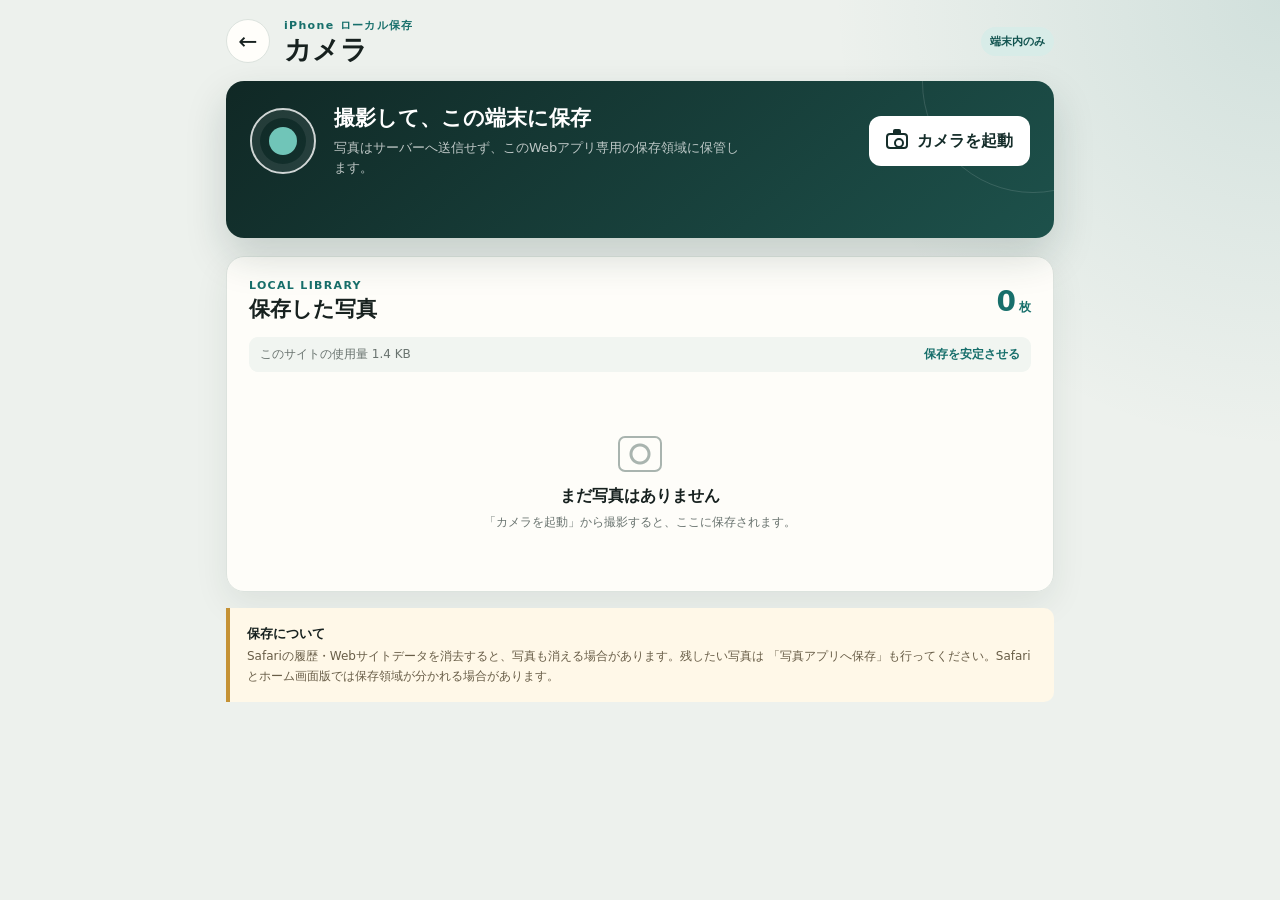
==== camera/index.html @ f56f8a98 "Add iPhone local camera library" ====
<!doctype html>
<html lang="ja">
  <head>
    <meta charset="UTF-8" />
    <meta name="viewport" content="width=device-width, initial-scale=1.0, viewport-fit=cover" />
    <meta name="theme-color" content="#152d2a" />
    <title>ローカルカメラ - Paradise Timer</title>
    <link rel="stylesheet" href="/camera/styles.css?v=20260817" />
  </head>
  <body>
    <main class="camera-shell">
      <header class="camera-header">
        <a class="back-link" href="/" aria-label="タイマーへ戻る">←</a>
        <div>
          <p class="eyebrow">iPhone ローカル保存</p>
          <h1>カメラ</h1>
        </div>
        <span class="local-badge">端末内のみ</span>
      </header>

      <section class="capture-card" aria-labelledby="captureTitle">
        <div class="lens-mark" aria-hidden="true"><span></span></div>
        <div class="capture-copy">
          <h2 id="captureTitle">撮影して、この端末に保存</h2>
          <p>写真はサーバーへ送信せず、このWebアプリ専用の保存領域に保管します。</p>
        </div>
        <button class="capture-button" id="captureButton" type="button">
          <span class="camera-icon" aria-hidden="true"></span>
          カメラを起動
        </button>
        <input
          id="cameraInput"
          type="file"
          accept="image/*"
          capture="environment"
          aria-label="カメラで写真を撮影"
          hidden
        />
        <p class="capture-status" id="captureStatus" role="status" aria-live="polite"></p>
      </section>

      <section class="library-panel" aria-labelledby="libraryTitle">
        <div class="library-heading">
          <div>
            <p class="eyebrow">LOCAL LIBRARY</p>
            <h2 id="libraryTitle">保存した写真</h2>
          </div>
          <div class="library-count">
            <strong id="photoCount">0</strong><span>枚</span>
          </div>
        </div>

        <div class="storage-row">
          <span id="storageUsage">使用容量を確認中…</span>
          <button class="text-button" id="requestPersistence" type="button">保存を安定させる</button>
        </div>

        <div class="photo-grid" id="photoGrid"></div>
        <div class="empty-library" id="emptyLibrary">
          <span class="empty-icon" aria-hidden="true"></span>
          <p>まだ写真はありません</p>
          <small>「カメラを起動」から撮影すると、ここに保存されます。</small>
        </div>
      </section>

      <aside class="privacy-note">
        <strong>保存について</strong>
        <p>
          Safariの履歴・Webサイトデータを消去すると、写真も消える場合があります。残したい写真は
          「写真アプリへ保存」も行ってください。Safariとホーム画面版では保存領域が分かれる場合があります。
        </p>
      </aside>
    </main>

    <dialog class="photo-dialog" id="photoDialog">
      <div class="dialog-shell">
        <header>
          <div>
            <strong id="dialogDate">撮影した写真</strong>
            <small id="dialogSize"></small>
          </div>
          <button class="close-button" id="closeDialog" type="button" aria-label="閉じる">×</button>
        </header>
        <div class="dialog-image-wrap">
          <img id="dialogImage" alt="撮影した写真の拡大表示" />
        </div>
        <div class="dialog-actions">
          <button class="save-button" id="saveToPhotos" type="button">写真アプリへ保存</button>
          <button class="delete-button" id="deletePhoto" type="button">この写真を削除</button>
        </div>
        <p class="dialog-help" id="saveHelp">
          iPhoneの共有画面が開いたら「画像を保存」を選んでください。
        </p>
      </div>
    </dialog>

    <script src="/camera/client.js?v=20260817"></script>
  </body>
</html>
---- camera/styles.css ----
:root {
  color-scheme: light;
  --bg: #edf1ed;
  --paper: #fffefa;
  --ink: #17211f;
  --muted: #69736f;
  --line: #dce3de;
  --accent: #176f6b;
  --accent-dark: #11534f;
  --night: #152d2a;
  --danger: #a72a3e;
  font-family: -apple-system, BlinkMacSystemFont, "Segoe UI", system-ui, sans-serif;
}

* { box-sizing: border-box; }
html { min-width: 320px; min-height: 100%; background: var(--bg); }
body {
  min-height: 100%;
  margin: 0;
  color: var(--ink);
  background:
    radial-gradient(circle at 100% 0%, rgba(23, 111, 107, .13), transparent 28rem),
    var(--bg);
}
button, a { font: inherit; -webkit-tap-highlight-color: transparent; }
button { cursor: pointer; }
button:disabled { cursor: default; opacity: .55; }

.camera-shell {
  width: min(860px, 100%);
  margin: 0 auto;
  padding: max(18px, env(safe-area-inset-top)) 16px max(48px, env(safe-area-inset-bottom));
}
.camera-header {
  display: grid;
  grid-template-columns: 46px minmax(0, 1fr) auto;
  align-items: center;
  gap: 12px;
  margin-bottom: 16px;
}
.camera-header h1, .camera-header p, .capture-card h2, .capture-card p,
.library-panel h2, .library-panel p, .privacy-note p { margin: 0; }
.camera-header h1 { margin-top: 2px; font-size: 27px; line-height: 1.1; }
.eyebrow { color: var(--accent); font-size: 11px; font-weight: 850; letter-spacing: .12em; }
.back-link {
  display: grid;
  width: 44px;
  height: 44px;
  place-items: center;
  border: 1px solid var(--line);
  border-radius: 50%;
  color: var(--ink);
  background: var(--paper);
  font-size: 23px;
  text-decoration: none;
}
.local-badge {
  padding: 7px 9px;
  border-radius: 999px;
  color: var(--accent-dark);
  background: #d8ece8;
  font-size: 11px;
  font-weight: 800;
}
.capture-card {
  position: relative;
  display: grid;
  grid-template-columns: auto minmax(0, 1fr) auto;
  align-items: center;
  gap: 18px;
  overflow: hidden;
  padding: 24px;
  border-radius: 18px;
  color: #fff;
  background: linear-gradient(140deg, #102825, #1d514b);
  box-shadow: 0 18px 40px rgba(15, 48, 43, .18);
}
.capture-card::after {
  position: absolute;
  width: 220px;
  height: 220px;
  right: -90px;
  top: -110px;
  border: 1px solid rgba(255,255,255,.13);
  border-radius: 50%;
  content: "";
}
.lens-mark {
  display: grid;
  width: 66px;
  height: 66px;
  place-items: center;
  border: 2px solid rgba(255,255,255,.8);
  border-radius: 50%;
  box-shadow: inset 0 0 0 8px rgba(255,255,255,.08);
}
.lens-mark span { width: 28px; height: 28px; border-radius: 50%; background: #70c5b8; }
.capture-copy { position: relative; z-index: 1; }
.capture-copy h2 { font-size: 21px; line-height: 1.3; }
.capture-copy p { max-width: 410px; margin-top: 6px; color: rgba(255,255,255,.72); font-size: 13px; line-height: 1.55; }
.capture-button {
  position: relative;
  z-index: 1;
  display: flex;
  min-height: 50px;
  align-items: center;
  gap: 9px;
  padding: 0 17px;
  border: 0;
  border-radius: 12px;
  color: var(--night);
  background: #fff;
  font-weight: 850;
  white-space: nowrap;
}
.camera-icon {
  position: relative;
  display: inline-block;
  width: 22px;
  height: 16px;
  border: 2px solid currentColor;
  border-radius: 4px;
}
.camera-icon::before { position: absolute; width: 8px; height: 4px; left: 5px; top: -6px; border-radius: 2px 2px 0 0; background: currentColor; content: ""; }
.camera-icon::after { position: absolute; width: 6px; height: 6px; left: 6px; top: 3px; border: 2px solid currentColor; border-radius: 50%; content: ""; }
.capture-status { grid-column: 2 / -1; min-height: 18px; color: rgba(255,255,255,.75); font-size: 13px; }
.capture-status.success { color: #a9f1d7; }
.capture-status.error { color: #ffc2cd; }

.library-panel {
  margin-top: 18px;
  padding: 22px;
  border: 1px solid var(--line);
  border-radius: 18px;
  background: rgba(255, 254, 250, .96);
  box-shadow: 0 12px 34px rgba(25, 45, 40, .08);
}
.library-heading, .storage-row { display: flex; align-items: center; justify-content: space-between; gap: 14px; }
.library-heading h2 { margin-top: 3px; font-size: 21px; }
.library-count { display: flex; align-items: baseline; gap: 3px; color: var(--accent); }
.library-count strong { font-size: 28px; font-variant-numeric: tabular-nums; }
.library-count span { font-size: 12px; font-weight: 800; }
.storage-row { margin-top: 14px; padding: 9px 11px; border-radius: 9px; color: var(--muted); background: #f1f5f1; font-size: 12px; }
.text-button { padding: 0; border: 0; color: var(--accent); background: transparent; font-size: 12px; font-weight: 800; }
.photo-grid { display: grid; grid-template-columns: repeat(3, minmax(0, 1fr)); gap: 10px; margin-top: 16px; }
.photo-tile { min-width: 0; overflow: hidden; padding: 0; border: 1px solid var(--line); border-radius: 12px; background: #fff; text-align: left; }
.photo-tile img { display: block; width: 100%; aspect-ratio: 1; object-fit: cover; background: #e8ece9; }
.photo-tile > span { display: flex; align-items: center; justify-content: space-between; gap: 5px; padding: 8px; }
.photo-tile strong { overflow: hidden; font-size: 11px; text-overflow: ellipsis; white-space: nowrap; }
.photo-tile small { color: var(--muted); font-size: 10px; white-space: nowrap; }
.empty-library { padding: 48px 16px 38px; color: var(--muted); text-align: center; }
.empty-library[hidden] { display: none; }
.empty-library p { margin: 10px 0 4px; color: var(--ink); font-weight: 800; }
.empty-library small { font-size: 12px; }
.empty-icon { display: inline-block; width: 44px; height: 36px; border: 2px solid #a9b4af; border-radius: 7px; background: radial-gradient(circle, transparent 7px, #a9b4af 8px, #a9b4af 10px, transparent 11px); }
.privacy-note { margin-top: 16px; padding: 15px 17px; border-left: 4px solid #c59235; border-radius: 0 10px 10px 0; background: #fff8e8; }
.privacy-note strong { font-size: 13px; }
.privacy-note p { margin-top: 4px; color: #685d47; font-size: 12px; line-height: 1.65; }

.photo-dialog { width: 100%; height: 100%; max-width: none; max-height: none; margin: 0; padding: 0; border: 0; color: #fff; background: rgba(6, 13, 12, .96); }
.photo-dialog::backdrop { background: rgba(6, 13, 12, .95); }
.dialog-shell { display: grid; height: 100dvh; grid-template-rows: auto minmax(0, 1fr) auto auto; padding: max(12px, env(safe-area-inset-top)) 14px max(18px, env(safe-area-inset-bottom)); }
.dialog-shell header { display: flex; align-items: center; justify-content: space-between; gap: 14px; padding-bottom: 10px; }
.dialog-shell header div { display: grid; gap: 3px; }
.dialog-shell header small { color: rgba(255,255,255,.6); }
.close-button { width: 44px; height: 44px; border: 1px solid rgba(255,255,255,.25); border-radius: 50%; color: #fff; background: rgba(255,255,255,.08); font-size: 25px; }
.dialog-image-wrap { display: grid; min-height: 0; place-items: center; overflow: hidden; }
.dialog-image-wrap img { display: block; max-width: 100%; max-height: 100%; object-fit: contain; }
.dialog-actions { display: grid; grid-template-columns: 1fr auto; gap: 9px; padding-top: 14px; }
.dialog-actions button { min-height: 48px; padding: 0 15px; border-radius: 11px; font-weight: 850; }
.save-button { border: 0; color: var(--night); background: #fff; }
.delete-button { border: 1px solid rgba(255,120,140,.5); color: #ffb3c0; background: transparent; }
.dialog-help { min-height: 18px; margin: 8px 0 0; color: rgba(255,255,255,.62); font-size: 11px; text-align: center; }

@media (max-width: 640px) {
  .camera-shell { padding-right: 12px; padding-left: 12px; }
  .capture-card { grid-template-columns: auto minmax(0, 1fr); padding: 20px 17px; }
  .lens-mark { width: 54px; height: 54px; }
  .capture-button { grid-column: 1 / -1; justify-content: center; }
  .capture-status { grid-column: 1 / -1; text-align: center; }
  .library-panel { padding: 18px 13px; }
  .photo-grid { grid-template-columns: repeat(2, minmax(0, 1fr)); gap: 8px; }
  .dialog-actions { grid-template-columns: 1fr; }
}
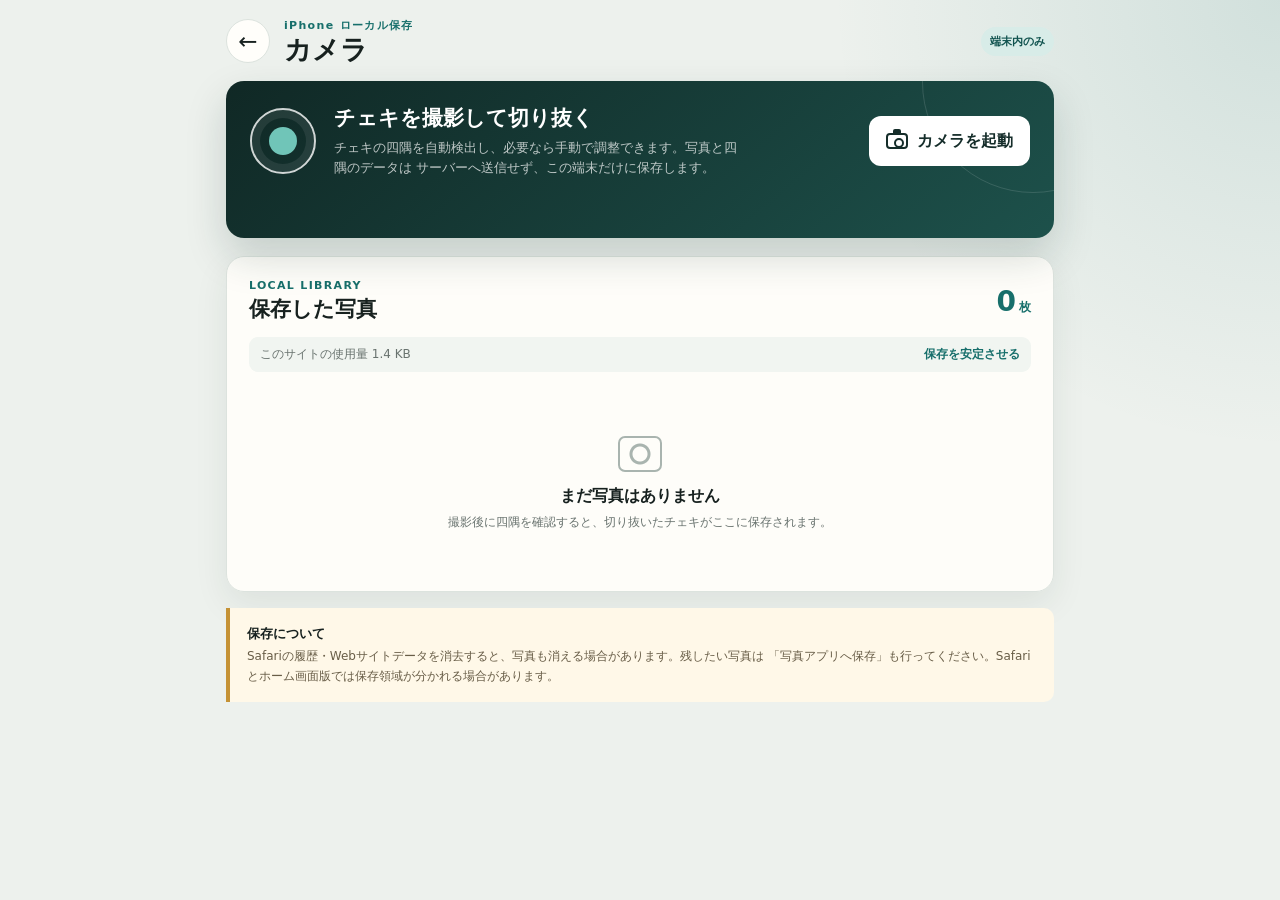
==== commit a5d0a20c: "Add local cheki detection and crop editor" ====
--- a/camera/index.html
+++ b/camera/index.html
@@ -2,7 +2,8 @@
 <html lang="ja">
   <head>
     <meta charset="UTF-8" />
-    <meta name="viewport" content="width=device-width, initial-scale=1.0, viewport-fit=cover" />
+    <meta name="viewport"
+      content="width=device-width, initial-scale=1.0, viewport-fit=cover" />
     <meta name="theme-color" content="#152d2a" />
     <title>ローカルカメラ - Paradise Timer</title>
     <link rel="stylesheet" href="/camera/styles.css?v=20260817" />
@@ -21,8 +22,11 @@
       <section class="capture-card" aria-labelledby="captureTitle">
         <div class="lens-mark" aria-hidden="true"><span></span></div>
         <div class="capture-copy">
-          <h2 id="captureTitle">撮影して、この端末に保存</h2>
-          <p>写真はサーバーへ送信せず、このWebアプリ専用の保存領域に保管します。</p>
+          <h2 id="captureTitle">チェキを撮影して切り抜く</h2>
+          <p>
+            チェキの四隅を自動検出し、必要なら手動で調整できます。写真と四隅のデータは
+            サーバーへ送信せず、この端末だけに保存します。
+          </p>
         </div>
         <button class="capture-button" id="captureButton" type="button">
           <span class="camera-icon" aria-hidden="true"></span>
@@ -36,7 +40,8 @@
           aria-label="カメラで写真を撮影"
           hidden
         />
-        <p class="capture-status" id="captureStatus" role="status" aria-live="polite"></p>
+        <p class="capture-status" id="captureStatus" role="status"
+          aria-live="polite"></p>
       </section>
 
       <section class="library-panel" aria-labelledby="libraryTitle">
@@ -52,14 +57,15 @@
 
         <div class="storage-row">
           <span id="storageUsage">使用容量を確認中…</span>
-          <button class="text-button" id="requestPersistence" type="button">保存を安定させる</button>
+          <button class="text-button" id="requestPersistence"
+            type="button">保存を安定させる</button>
         </div>
 
         <div class="photo-grid" id="photoGrid"></div>
         <div class="empty-library" id="emptyLibrary">
           <span class="empty-icon" aria-hidden="true"></span>
           <p>まだ写真はありません</p>
-          <small>「カメラを起動」から撮影すると、ここに保存されます。</small>
+          <small>撮影後に四隅を確認すると、切り抜いたチェキがここに保存されます。</small>
         </div>
       </section>
 
@@ -79,14 +85,19 @@
             <strong id="dialogDate">撮影した写真</strong>
             <small id="dialogSize"></small>
           </div>
-          <button class="close-button" id="closeDialog" type="button" aria-label="閉じる">×</button>
+          <button class="close-button" id="closeDialog" type="button"
+            aria-label="閉じる">×</button>
         </header>
         <div class="dialog-image-wrap">
           <img id="dialogImage" alt="撮影した写真の拡大表示" />
         </div>
         <div class="dialog-actions">
-          <button class="save-button" id="saveToPhotos" type="button">写真アプリへ保存</button>
-          <button class="delete-button" id="deletePhoto" type="button">この写真を削除</button>
+          <button class="save-button" id="saveToPhotos"
+            type="button">写真アプリへ保存</button>
+          <button class="adjust-button" id="adjustPhoto"
+            type="button">範囲を調整</button>
+          <button class="delete-button" id="deletePhoto"
+            type="button">この写真を削除</button>
         </div>
         <p class="dialog-help" id="saveHelp">
           iPhoneの共有画面が開いたら「画像を保存」を選んでください。
@@ -94,6 +105,33 @@
       </div>
     </dialog>
 
-    <script src="/camera/client.js?v=20260817"></script>
+    <dialog class="crop-dialog" id="cropDialog">
+      <div class="crop-shell">
+        <header class="crop-header">
+          <div>
+            <p class="eyebrow">CHEKI DETECTION</p>
+            <h2 id="cropTitle">チェキの四隅を確認</h2>
+          </div>
+          <span class="crop-status" id="cropStatus">自動検出中…</span>
+        </header>
+        <div class="crop-stage">
+          <canvas id="cropCanvas"
+            aria-label="チェキの切り抜き範囲を調整"></canvas>
+        </div>
+        <p class="crop-hint" id="cropHint">
+          4つの丸を指で動かして、チェキの角に合わせてください。
+        </p>
+        <div class="crop-actions">
+          <button class="crop-cancel" id="cancelCrop"
+            type="button">キャンセル</button>
+          <button class="crop-detect" id="detectAgain"
+            type="button">自動検出し直す</button>
+          <button class="crop-save" id="saveCrop"
+            type="button">この範囲で保存</button>
+        </div>
+      </div>
+    </dialog>
+
+    <script type="module" src="/camera/client.js?v=20260817-cheki"></script>
   </body>
 </html>
--- a/camera/styles.css
+++ b/camera/styles.css
@@ -9,27 +9,45 @@
   --accent-dark: #11534f;
   --night: #152d2a;
   --danger: #a72a3e;
-  font-family: -apple-system, BlinkMacSystemFont, "Segoe UI", system-ui, sans-serif;
+  font-family: -apple-system, BlinkMacSystemFont, "Segoe UI", system-ui,
+    sans-serif;
 }
 
-* { box-sizing: border-box; }
-html { min-width: 320px; min-height: 100%; background: var(--bg); }
+* {
+  box-sizing: border-box;
+}
+html {
+  min-width: 320px;
+  min-height: 100%;
+  background: var(--bg);
+}
 body {
   min-height: 100%;
   margin: 0;
   color: var(--ink);
   background:
-    radial-gradient(circle at 100% 0%, rgba(23, 111, 107, .13), transparent 28rem),
+    radial-gradient(circle at 100% 0%, rgba(23, 111, 107, .13), transparent
+    28rem),
     var(--bg);
 }
-button, a { font: inherit; -webkit-tap-highlight-color: transparent; }
-button { cursor: pointer; }
-button:disabled { cursor: default; opacity: .55; }
+button,
+a {
+  font: inherit;
+  -webkit-tap-highlight-color: transparent;
+}
+button {
+  cursor: pointer;
+}
+button:disabled {
+  cursor: default;
+  opacity: .55;
+}
 
 .camera-shell {
   width: min(860px, 100%);
   margin: 0 auto;
-  padding: max(18px, env(safe-area-inset-top)) 16px max(48px, env(safe-area-inset-bottom));
+  padding: max(18px, env(safe-area-inset-top)) 16px max(48px,
+    env(safe-area-inset-bottom));
 }
 .camera-header {
   display: grid;
@@ -38,10 +56,26 @@
   gap: 12px;
   margin-bottom: 16px;
 }
-.camera-header h1, .camera-header p, .capture-card h2, .capture-card p,
-.library-panel h2, .library-panel p, .privacy-note p { margin: 0; }
-.camera-header h1 { margin-top: 2px; font-size: 27px; line-height: 1.1; }
-.eyebrow { color: var(--accent); font-size: 11px; font-weight: 850; letter-spacing: .12em; }
+.camera-header h1,
+.camera-header p,
+.capture-card h2,
+.capture-card p,
+.library-panel h2,
+.library-panel p,
+.privacy-note p {
+  margin: 0;
+}
+.camera-header h1 {
+  margin-top: 2px;
+  font-size: 27px;
+  line-height: 1.1;
+}
+.eyebrow {
+  color: var(--accent);
+  font-size: 11px;
+  font-weight: 850;
+  letter-spacing: .12em;
+}
 .back-link {
   display: grid;
   width: 44px;
@@ -94,10 +128,27 @@
   border-radius: 50%;
   box-shadow: inset 0 0 0 8px rgba(255,255,255,.08);
 }
-.lens-mark span { width: 28px; height: 28px; border-radius: 50%; background: #70c5b8; }
-.capture-copy { position: relative; z-index: 1; }
-.capture-copy h2 { font-size: 21px; line-height: 1.3; }
-.capture-copy p { max-width: 410px; margin-top: 6px; color: rgba(255,255,255,.72); font-size: 13px; line-height: 1.55; }
+.lens-mark span {
+  width: 28px;
+  height: 28px;
+  border-radius: 50%;
+  background: #70c5b8;
+}
+.capture-copy {
+  position: relative;
+  z-index: 1;
+}
+.capture-copy h2 {
+  font-size: 21px;
+  line-height: 1.3;
+}
+.capture-copy p {
+  max-width: 410px;
+  margin-top: 6px;
+  color: rgba(255,255,255,.72);
+  font-size: 13px;
+  line-height: 1.55;
+}
 .capture-button {
   position: relative;
   z-index: 1;
@@ -121,11 +172,38 @@
   border: 2px solid currentColor;
   border-radius: 4px;
 }
-.camera-icon::before { position: absolute; width: 8px; height: 4px; left: 5px; top: -6px; border-radius: 2px 2px 0 0; background: currentColor; content: ""; }
-.camera-icon::after { position: absolute; width: 6px; height: 6px; left: 6px; top: 3px; border: 2px solid currentColor; border-radius: 50%; content: ""; }
-.capture-status { grid-column: 2 / -1; min-height: 18px; color: rgba(255,255,255,.75); font-size: 13px; }
-.capture-status.success { color: #a9f1d7; }
-.capture-status.error { color: #ffc2cd; }
+.camera-icon::before {
+  position: absolute;
+  width: 8px;
+  height: 4px;
+  left: 5px;
+  top: -6px;
+  border-radius: 2px 2px 0 0;
+  background: currentColor;
+  content: "";
+}
+.camera-icon::after {
+  position: absolute;
+  width: 6px;
+  height: 6px;
+  left: 6px;
+  top: 3px;
+  border: 2px solid currentColor;
+  border-radius: 50%;
+  content: "";
+}
+.capture-status {
+  grid-column: 2 / -1;
+  min-height: 18px;
+  color: rgba(255,255,255,.75);
+  font-size: 13px;
+}
+.capture-status.success {
+  color: #a9f1d7;
+}
+.capture-status.error {
+  color: #ffc2cd;
+}
 
 .library-panel {
   margin-top: 18px;
@@ -135,50 +213,361 @@
   background: rgba(255, 254, 250, .96);
   box-shadow: 0 12px 34px rgba(25, 45, 40, .08);
 }
-.library-heading, .storage-row { display: flex; align-items: center; justify-content: space-between; gap: 14px; }
-.library-heading h2 { margin-top: 3px; font-size: 21px; }
-.library-count { display: flex; align-items: baseline; gap: 3px; color: var(--accent); }
-.library-count strong { font-size: 28px; font-variant-numeric: tabular-nums; }
-.library-count span { font-size: 12px; font-weight: 800; }
-.storage-row { margin-top: 14px; padding: 9px 11px; border-radius: 9px; color: var(--muted); background: #f1f5f1; font-size: 12px; }
-.text-button { padding: 0; border: 0; color: var(--accent); background: transparent; font-size: 12px; font-weight: 800; }
-.photo-grid { display: grid; grid-template-columns: repeat(3, minmax(0, 1fr)); gap: 10px; margin-top: 16px; }
-.photo-tile { min-width: 0; overflow: hidden; padding: 0; border: 1px solid var(--line); border-radius: 12px; background: #fff; text-align: left; }
-.photo-tile img { display: block; width: 100%; aspect-ratio: 1; object-fit: cover; background: #e8ece9; }
-.photo-tile > span { display: flex; align-items: center; justify-content: space-between; gap: 5px; padding: 8px; }
-.photo-tile strong { overflow: hidden; font-size: 11px; text-overflow: ellipsis; white-space: nowrap; }
-.photo-tile small { color: var(--muted); font-size: 10px; white-space: nowrap; }
-.empty-library { padding: 48px 16px 38px; color: var(--muted); text-align: center; }
-.empty-library[hidden] { display: none; }
-.empty-library p { margin: 10px 0 4px; color: var(--ink); font-weight: 800; }
-.empty-library small { font-size: 12px; }
-.empty-icon { display: inline-block; width: 44px; height: 36px; border: 2px solid #a9b4af; border-radius: 7px; background: radial-gradient(circle, transparent 7px, #a9b4af 8px, #a9b4af 10px, transparent 11px); }
-.privacy-note { margin-top: 16px; padding: 15px 17px; border-left: 4px solid #c59235; border-radius: 0 10px 10px 0; background: #fff8e8; }
-.privacy-note strong { font-size: 13px; }
-.privacy-note p { margin-top: 4px; color: #685d47; font-size: 12px; line-height: 1.65; }
+.library-heading,
+.storage-row {
+  display: flex;
+  align-items: center;
+  justify-content: space-between;
+  gap: 14px;
+}
+.library-heading h2 {
+  margin-top: 3px;
+  font-size: 21px;
+}
+.library-count {
+  display: flex;
+  align-items: baseline;
+  gap: 3px;
+  color: var(--accent);
+}
+.library-count strong {
+  font-size: 28px;
+  font-variant-numeric: tabular-nums;
+}
+.library-count span {
+  font-size: 12px;
+  font-weight: 800;
+}
+.storage-row {
+  margin-top: 14px;
+  padding: 9px 11px;
+  border-radius: 9px;
+  color: var(--muted);
+  background: #f1f5f1;
+  font-size: 12px;
+}
+.text-button {
+  padding: 0;
+  border: 0;
+  color: var(--accent);
+  background: transparent;
+  font-size: 12px;
+  font-weight: 800;
+}
+.photo-grid {
+  display: grid;
+  grid-template-columns: repeat(3, minmax(0, 1fr));
+  gap: 10px;
+  margin-top: 16px;
+}
+.photo-tile {
+  min-width: 0;
+  overflow: hidden;
+  padding: 0;
+  border: 1px solid var(--line);
+  border-radius: 12px;
+  background: #fff;
+  text-align: left;
+}
+.photo-tile img {
+  display: block;
+  width: 100%;
+  aspect-ratio: 1;
+  object-fit: cover;
+  background: #e8ece9;
+}
+.photo-tile > span {
+  display: flex;
+  align-items: center;
+  justify-content: space-between;
+  gap: 5px;
+  padding: 8px;
+}
+.photo-tile strong {
+  overflow: hidden;
+  font-size: 11px;
+  text-overflow: ellipsis;
+  white-space: nowrap;
+}
+.photo-tile small {
+  color: var(--muted);
+  font-size: 10px;
+  white-space: nowrap;
+}
+.empty-library {
+  padding: 48px 16px 38px;
+  color: var(--muted);
+  text-align: center;
+}
+.empty-library[hidden] {
+  display: none;
+}
+.empty-library p {
+  margin: 10px 0 4px;
+  color: var(--ink);
+  font-weight: 800;
+}
+.empty-library small {
+  font-size: 12px;
+}
+.empty-icon {
+  display: inline-block;
+  width: 44px;
+  height: 36px;
+  border: 2px solid #a9b4af;
+  border-radius: 7px;
+  background: radial-gradient(circle, transparent 7px, #a9b4af 8px, #a9b4af
+    10px, transparent 11px);
+}
+.privacy-note {
+  margin-top: 16px;
+  padding: 15px 17px;
+  border-left: 4px solid #c59235;
+  border-radius: 0 10px 10px 0;
+  background: #fff8e8;
+}
+.privacy-note strong {
+  font-size: 13px;
+}
+.privacy-note p {
+  margin-top: 4px;
+  color: #685d47;
+  font-size: 12px;
+  line-height: 1.65;
+}
 
-.photo-dialog { width: 100%; height: 100%; max-width: none; max-height: none; margin: 0; padding: 0; border: 0; color: #fff; background: rgba(6, 13, 12, .96); }
-.photo-dialog::backdrop { background: rgba(6, 13, 12, .95); }
-.dialog-shell { display: grid; height: 100dvh; grid-template-rows: auto minmax(0, 1fr) auto auto; padding: max(12px, env(safe-area-inset-top)) 14px max(18px, env(safe-area-inset-bottom)); }
-.dialog-shell header { display: flex; align-items: center; justify-content: space-between; gap: 14px; padding-bottom: 10px; }
-.dialog-shell header div { display: grid; gap: 3px; }
-.dialog-shell header small { color: rgba(255,255,255,.6); }
-.close-button { width: 44px; height: 44px; border: 1px solid rgba(255,255,255,.25); border-radius: 50%; color: #fff; background: rgba(255,255,255,.08); font-size: 25px; }
-.dialog-image-wrap { display: grid; min-height: 0; place-items: center; overflow: hidden; }
-.dialog-image-wrap img { display: block; max-width: 100%; max-height: 100%; object-fit: contain; }
-.dialog-actions { display: grid; grid-template-columns: 1fr auto; gap: 9px; padding-top: 14px; }
-.dialog-actions button { min-height: 48px; padding: 0 15px; border-radius: 11px; font-weight: 850; }
-.save-button { border: 0; color: var(--night); background: #fff; }
-.delete-button { border: 1px solid rgba(255,120,140,.5); color: #ffb3c0; background: transparent; }
-.dialog-help { min-height: 18px; margin: 8px 0 0; color: rgba(255,255,255,.62); font-size: 11px; text-align: center; }
+.photo-dialog {
+  width: 100%;
+  height: 100%;
+  max-width: none;
+  max-height: none;
+  margin: 0;
+  padding: 0;
+  border: 0;
+  color: #fff;
+  background: rgba(6, 13, 12, .96);
+}
+.photo-dialog::backdrop {
+  background: rgba(6, 13, 12, .95);
+}
+.dialog-shell {
+  display: grid;
+  height: 100dvh;
+  grid-template-rows: auto minmax(0, 1fr) auto auto;
+  padding: max(12px, env(safe-area-inset-top)) 14px max(18px,
+    env(safe-area-inset-bottom));
+}
+.dialog-shell header {
+  display: flex;
+  align-items: center;
+  justify-content: space-between;
+  gap: 14px;
+  padding-bottom: 10px;
+}
+.dialog-shell header div {
+  display: grid;
+  gap: 3px;
+}
+.dialog-shell header small {
+  color: rgba(255,255,255,.6);
+}
+.close-button {
+  width: 44px;
+  height: 44px;
+  border: 1px solid rgba(255,255,255,.25);
+  border-radius: 50%;
+  color: #fff;
+  background: rgba(255,255,255,.08);
+  font-size: 25px;
+}
+.dialog-image-wrap {
+  display: grid;
+  min-height: 0;
+  place-items: center;
+  overflow: hidden;
+}
+.dialog-image-wrap img {
+  display: block;
+  max-width: 100%;
+  max-height: 100%;
+  object-fit: contain;
+}
+.dialog-actions {
+  display: grid;
+  grid-template-columns: 1fr auto auto;
+  gap: 9px;
+  padding-top: 14px;
+}
+.dialog-actions button {
+  min-height: 48px;
+  padding: 0 15px;
+  border-radius: 11px;
+  font-weight: 850;
+}
+.save-button {
+  border: 0;
+  color: var(--night);
+  background: #fff;
+}
+.adjust-button {
+  border: 1px solid rgba(112,197,184,.65);
+  color: #a9f1e2;
+  background: transparent;
+}
+.delete-button {
+  border: 1px solid rgba(255,120,140,.5);
+  color: #ffb3c0;
+  background: transparent;
+}
+.dialog-help {
+  min-height: 18px;
+  margin: 8px 0 0;
+  color: rgba(255,255,255,.62);
+  font-size: 11px;
+  text-align: center;
+}
+
+.crop-dialog {
+  width: 100%;
+  height: 100%;
+  max-width: none;
+  max-height: none;
+  margin: 0;
+  padding: 0;
+  border: 0;
+  color: #fff;
+  background: #0b1715;
+}
+.crop-dialog::backdrop {
+  background: #0b1715;
+}
+.crop-shell {
+  display: grid;
+  height: 100dvh;
+  grid-template-rows: auto minmax(0, 1fr) auto auto;
+  gap: 12px;
+  padding: max(16px, env(safe-area-inset-top)) 14px max(18px,
+    env(safe-area-inset-bottom));
+}
+.crop-header {
+  display: flex;
+  align-items: center;
+  justify-content: space-between;
+  gap: 12px;
+}
+.crop-header h2,
+.crop-header p {
+  margin: 0;
+}
+.crop-header h2 {
+  margin-top: 3px;
+  font-size: 20px;
+}
+.crop-status {
+  flex: 0 0 auto;
+  padding: 6px 9px;
+  border-radius: 999px;
+  color: #f9dca4;
+  background: rgba(197,146,53,.18);
+  font-size: 11px;
+  font-weight: 800;
+}
+.crop-status.detected {
+  color: #a9f1d7;
+  background: rgba(56,174,132,.18);
+}
+.crop-status.fallback {
+  color: #f9dca4;
+}
+.crop-stage {
+  display: grid;
+  min-height: 0;
+  place-items: center;
+  overflow: hidden;
+  border-radius: 15px;
+  background: #050908;
+  box-shadow: inset 0 0 0 1px rgba(255,255,255,.08);
+}
+#cropCanvas {
+  display: block;
+  max-width: 100%;
+  max-height: 100%;
+  border-radius: 10px;
+  touch-action: none;
+}
+.crop-hint {
+  margin: 0;
+  color: rgba(255,255,255,.68);
+  font-size: 12px;
+  line-height: 1.55;
+  text-align: center;
+}
+.crop-hint.error {
+  color: #ffc2cd;
+}
+.crop-actions {
+  display: grid;
+  grid-template-columns: auto auto minmax(150px, 1fr);
+  gap: 9px;
+}
+.crop-actions button {
+  min-height: 48px;
+  padding: 0 14px;
+  border-radius: 11px;
+  font-weight: 850;
+}
+.crop-cancel {
+  border: 1px solid rgba(255,255,255,.25);
+  color: #fff;
+  background: transparent;
+}
+.crop-detect {
+  border: 1px solid rgba(112,197,184,.55);
+  color: #a9f1e2;
+  background: transparent;
+}
+.crop-save {
+  border: 0;
+  color: var(--night);
+  background: #fff;
+}
 
 @media (max-width: 640px) {
-  .camera-shell { padding-right: 12px; padding-left: 12px; }
-  .capture-card { grid-template-columns: auto minmax(0, 1fr); padding: 20px 17px; }
-  .lens-mark { width: 54px; height: 54px; }
-  .capture-button { grid-column: 1 / -1; justify-content: center; }
-  .capture-status { grid-column: 1 / -1; text-align: center; }
-  .library-panel { padding: 18px 13px; }
-  .photo-grid { grid-template-columns: repeat(2, minmax(0, 1fr)); gap: 8px; }
-  .dialog-actions { grid-template-columns: 1fr; }
-}
+  .camera-shell {
+    padding-right: 12px;
+    padding-left: 12px;
+  }
+  .capture-card {
+    grid-template-columns: auto minmax(0, 1fr);
+    padding: 20px 17px;
+  }
+  .lens-mark {
+    width: 54px;
+    height: 54px;
+  }
+  .capture-button {
+    grid-column: 1 / -1;
+    justify-content: center;
+  }
+  .capture-status {
+    grid-column: 1 / -1;
+    text-align: center;
+  }
+  .library-panel {
+    padding: 18px 13px;
+  }
+  .photo-grid {
+    grid-template-columns: repeat(2, minmax(0, 1fr));
+    gap: 8px;
+  }
+  .dialog-actions {
+    grid-template-columns: 1fr;
+  }
+  .crop-actions {
+    grid-template-columns: 1fr 1fr;
+  }
+  .crop-save {
+    grid-column: 1 / -1;
+    grid-row: 1;
+  }
+}
